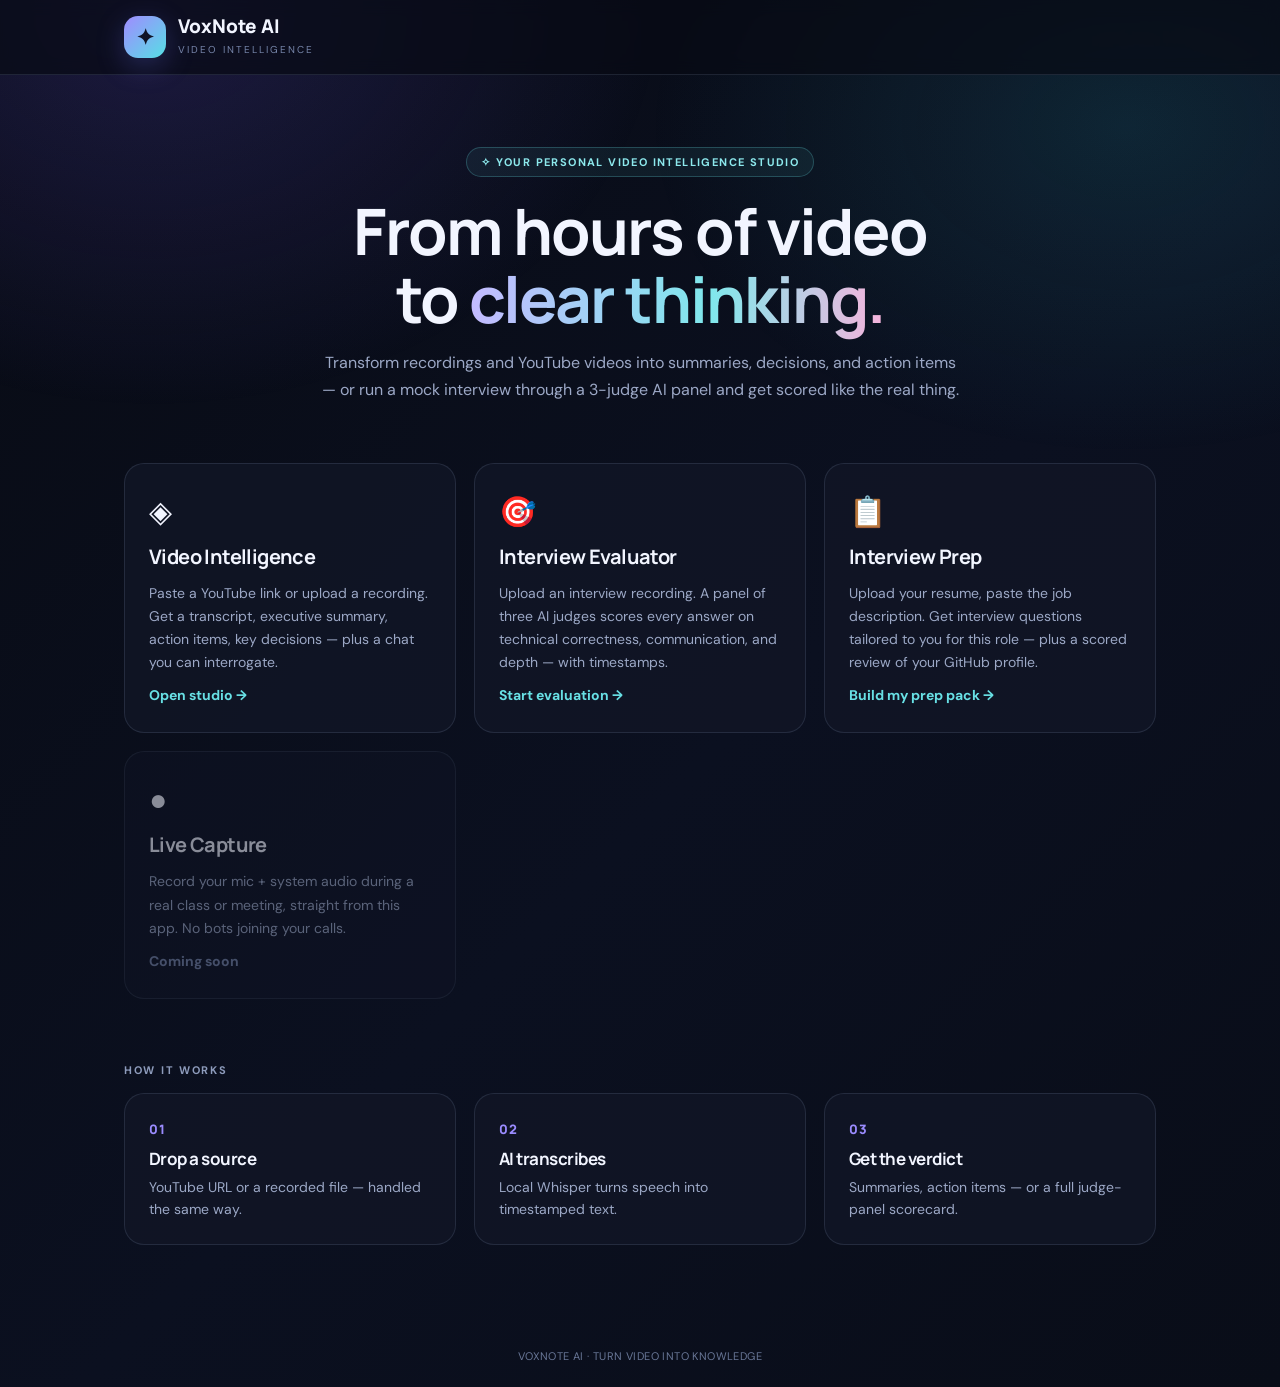
==== frontend/index.html @ dc1a464b "VoxNote AI: video intelligence, interview judge, prep and scout" ====
<!DOCTYPE html>
<html lang="en">
<head>
<meta charset="UTF-8">
<meta name="viewport" content="width=device-width, initial-scale=1.0">
<title>VoxNote AI — Video Intelligence Studio</title>
<link rel="stylesheet" href="css/styles.css">
<link rel="preconnect" href="https://fonts.googleapis.com">
<link href="https://fonts.googleapis.com/css2?family=DM+Sans:wght@400;500;600;700&family=Manrope:wght@600;700;800&display=swap" rel="stylesheet">
</head>
<body>
<div class="bg-orbs"></div>

<nav class="nav">
  <div class="container nav-inner">
    <a class="brand" href="index.html">
      <span class="brand-mark">✦</span>
      <span><span class="brand-name">VoxNote AI</span><span class="brand-sub">Video intelligence</span></span>
    </a>
  </div>
</nav>

<main class="container">
  <section class="hero">
    <div class="eyebrow">✧ Your personal video intelligence studio</div>
    <h1>From hours of video<br>to <span class="gradient-text">clear thinking.</span></h1>
    <p class="hero-copy">Transform recordings and YouTube videos into summaries, decisions, and action items — or run a mock interview through a 3-judge AI panel and get scored like the real thing.</p>
  </section>

  <section class="mode-grid">
    <a class="mode-card" href="video.html">
      <div class="mode-icon">◈</div>
      <h2>Video Intelligence</h2>
      <p>Paste a YouTube link or upload a recording. Get a transcript, executive summary, action items, key decisions — plus a chat you can interrogate.</p>
      <span class="mode-cta">Open studio →</span>
    </a>
    <a class="mode-card" href="interview.html">
      <div class="mode-icon">🎯</div>
      <h2>Interview Evaluator</h2>
      <p>Upload an interview recording. A panel of three AI judges scores every answer on technical correctness, communication, and depth — with timestamps.</p>
      <span class="mode-cta">Start evaluation →</span>
    </a>
    <a class="mode-card" href="prep.html">
      <div class="mode-icon">📋</div>
      <h2>Interview Prep</h2>
      <p>Upload your resume, paste the job description. Get interview questions tailored to you for this role — plus a scored review of your GitHub profile.</p>
      <span class="mode-cta">Build my prep pack →</span>
    </a>
    <div class="mode-card disabled">
      <div class="mode-icon">●</div>
      <h2>Live Capture</h2>
      <p>Record your mic + system audio during a real class or meeting, straight from this app. No bots joining your calls.</p>
      <span class="mode-cta">Coming soon</span>
    </div>
  </section>

  <section class="how">
    <div class="kicker">How it works</div>
    <div class="how-grid">
      <div class="how-step"><span>01</span><h3>Drop a source</h3><p>YouTube URL or a recorded file — handled the same way.</p></div>
      <div class="how-step"><span>02</span><h3>AI transcribes</h3><p>Local Whisper turns speech into timestamped text.</p></div>
      <div class="how-step"><span>03</span><h3>Get the verdict</h3><p>Summaries, action items — or a full judge-panel scorecard.</p></div>
    </div>
  </section>
</main>

<footer class="footer">VOXNOTE AI · TURN VIDEO INTO KNOWLEDGE</footer>
</body>
</html>
---- frontend/css/styles.css ----
/* VoxNote AI — design system */
:root {
  --bg: #080b14;
  --panel: rgba(18, 23, 39, .82);
  --line: rgba(166, 180, 220, .14);
  --text: #f2f5ff;
  --muted: #9ca8c6;
  --dim: #7786aa;
  --purple: #9b8cff;
  --cyan: #68e0e5;
  --green: #66e1b7;
  --yellow: #f5c542;
  --red: #f27e7e;
  --grad: linear-gradient(110deg, #a395ff, #6ddfe4);
  --radius: 20px;
}
* { box-sizing: border-box; margin: 0; padding: 0; }
html { scroll-behavior: smooth; }
body {
  font-family: 'DM Sans', sans-serif;
  color: var(--text);
  background: linear-gradient(135deg, #080b14 0%, #0b1020 55%, #090d18 100%);
  min-height: 100vh;
}
.bg-orbs {
  position: fixed; inset: 0; z-index: -1; pointer-events: none;
  background:
    radial-gradient(ellipse at 12% 0%, rgba(99, 78, 210, .23), transparent 32%),
    radial-gradient(ellipse at 88% 14%, rgba(46, 188, 205, .13), transparent 30%);
}
.container { max-width: 1080px; margin: 0 auto; padding: 0 24px; }
h1, h2, h3 { font-family: 'Manrope', sans-serif; letter-spacing: -.03em; }
.gradient-text {
  background: linear-gradient(90deg, #c4baff, #7fe8ec 58%, #f6b3dc);
  -webkit-background-clip: text; background-clip: text; color: transparent;
}
.kicker {
  color: #8d9bbb; font-size: 11px; text-transform: uppercase;
  letter-spacing: 1.7px; font-weight: 700; margin-bottom: 10px;
}

/* Nav */
.nav { border-bottom: 1px solid var(--line); background: rgba(8, 11, 20, .7); backdrop-filter: blur(8px); }
.nav-inner { display: flex; justify-content: space-between; align-items: center; padding-top: 16px; padding-bottom: 16px; }
.brand { display: flex; align-items: center; gap: 12px; text-decoration: none; color: var(--text); }
.brand-mark {
  width: 42px; height: 42px; border-radius: 14px; display: flex; align-items: center; justify-content: center;
  background: linear-gradient(135deg, #a08bff, #56dfe5); color: #101326; font-size: 22px; font-weight: 900;
  box-shadow: 0 8px 28px rgba(117, 116, 255, .25);
}
.brand-name { font-family: 'Manrope', sans-serif; font-weight: 800; font-size: 19px; display: block; line-height: 1.1; }
.brand-sub { font-size: 10px; letter-spacing: 2px; text-transform: uppercase; color: var(--dim); }
.nav-link { color: var(--muted); text-decoration: none; font-size: 14px; font-weight: 600; }
.nav-link:hover { color: var(--text); }

/* Hero + landing */
.hero { text-align: center; padding: 72px 0 48px; }
.eyebrow {
  display: inline-flex; align-items: center; gap: 8px; padding: 7px 14px; border-radius: 100px;
  border: 1px solid rgba(104, 224, 229, .24); background: rgba(104, 224, 229, .07);
  color: #8de9ed; font-size: 11px; font-weight: 700; letter-spacing: 1.4px; text-transform: uppercase;
}
.hero h1 { font-size: clamp(38px, 5vw, 64px); line-height: 1.06; margin: 20px 0 16px; }
.hero-copy { max-width: 640px; margin: 0 auto; color: var(--muted); font-size: 16px; line-height: 1.7; }

.mode-grid { display: grid; grid-template-columns: repeat(auto-fit, minmax(250px, 1fr)); gap: 18px; margin: 12px 0 64px; }
.mode-card {
  background: var(--panel); border: 1px solid var(--line); border-radius: var(--radius);
  padding: 28px 24px; text-decoration: none; color: var(--text);
  transition: transform .18s ease, border-color .18s ease, box-shadow .18s ease;
  display: flex; flex-direction: column; gap: 12px;
}
a.mode-card:hover { transform: translateY(-4px); border-color: rgba(155, 140, 255, .4); box-shadow: 0 18px 50px rgba(0, 0, 0, .35); }
.mode-card.disabled { opacity: .55; cursor: default; }
.mode-icon { font-size: 30px; }
.mode-card h2 { font-size: 20px; }
.mode-card p { color: var(--muted); font-size: 14px; line-height: 1.65; flex: 1; }
.mode-cta { font-weight: 700; font-size: 14px; color: var(--cyan); }
.mode-card.disabled .mode-cta { color: var(--dim); }

.how { margin-bottom: 72px; }
.how-grid { display: grid; grid-template-columns: repeat(3, 1fr); gap: 18px; margin-top: 16px; }
.how-step { background: var(--panel); border: 1px solid var(--line); border-radius: var(--radius); padding: 24px; }
.how-step span { font-family: 'Manrope', sans-serif; font-weight: 800; font-size: 13px; color: var(--purple); letter-spacing: 1px; }
.how-step h3 { margin: 8px 0 6px; font-size: 17px; }
.how-step p { color: var(--muted); font-size: 14px; line-height: 1.6; }

/* Page head */
.page-head { padding: 48px 0 28px; }
.page-head h1 { font-size: clamp(32px, 4vw, 48px); margin-bottom: 10px; }
.page-sub { color: var(--muted); font-size: 15px; max-width: 640px; line-height: 1.65; }

/* Panels + forms */
.panel {
  background: linear-gradient(145deg, rgba(22, 28, 47, .9), rgba(14, 19, 34, .84));
  border: 1px solid var(--line); border-radius: var(--radius);
  padding: 24px; margin-bottom: 18px; box-shadow: 0 14px 40px rgba(0, 0, 0, .13);
}
.source-tabs { display: flex; gap: 8px; margin-bottom: 16px; }
.source-tab {
  padding: 10px 18px; border-radius: 12px; border: 1px solid var(--line);
  background: rgba(7, 11, 23, .5); color: var(--muted); font-weight: 700; font-size: 14px; cursor: pointer;
}
.source-tab.active { color: #0c1222; background: var(--grad); border-color: transparent; }
.text-input {
  width: 100%; padding: 13px 16px; border-radius: 12px; font-size: 15px;
  background: rgba(7, 11, 23, .72); border: 1px solid rgba(160, 174, 220, .19); color: var(--text);
  font-family: inherit;
}
.text-input:focus { outline: none; border-color: var(--purple); }
select.text-input { width: auto; }
.dropzone {
  display: flex; align-items: center; gap: 14px; padding: 26px; cursor: pointer;
  border: 1px dashed rgba(153, 166, 216, .35); border-radius: 14px; background: rgba(7, 11, 23, .36);
  color: var(--muted); font-size: 15px; transition: border-color .15s ease;
}
.dropzone:hover { border-color: var(--purple); color: var(--text); }
.drop-icon { font-size: 24px; }
.form-row { display: flex; gap: 16px; align-items: flex-end; margin-top: 18px; flex-wrap: wrap; }
.field { display: flex; flex-direction: column; gap: 8px; font-size: 13px; font-weight: 600; color: var(--muted); }
.btn {
  padding: 13px 28px; border-radius: 12px; border: 1px solid rgba(178, 168, 255, .28);
  background: var(--grad); color: #0c1222; font-weight: 800; font-size: 15px; cursor: pointer;
  transition: transform .15s ease, filter .15s ease; font-family: inherit;
}
.btn:hover { transform: translateY(-1px); filter: brightness(1.06); }
.btn-ghost { background: transparent; color: var(--text); border: 1px solid var(--line); font-size: 14px; padding: 10px 20px; margin-top: 12px; }

/* Progress + error */
.progress-panel { display: flex; gap: 18px; align-items: center; }
.spinner {
  width: 38px; height: 38px; border-radius: 50%; flex-shrink: 0;
  border: 3px solid rgba(155, 140, 255, .2); border-top-color: var(--purple);
  animation: spin 0.9s linear infinite;
}
@keyframes spin { to { transform: rotate(360deg); } }
.progress-title { font-weight: 700; font-size: 16px; }
.progress-stage { color: var(--muted); font-size: 14px; margin-top: 4px; }
.error-panel { border-color: rgba(242, 126, 126, .4); }
.error-panel p { color: var(--muted); margin-top: 8px; font-size: 14px; }

/* Results */
.result-head { display: flex; justify-content: space-between; align-items: center; gap: 12px; flex-wrap: wrap; margin: 8px 0 20px; }
.result-head h2 { font-size: 26px; }
.status-pill {
  display: inline-flex; align-items: center; gap: 7px; font-size: 12px; font-weight: 700;
  color: var(--green); background: rgba(74, 220, 177, .08); border: 1px solid rgba(74, 220, 177, .2);
  padding: 8px 14px; border-radius: 100px;
}
.dot { width: 7px; height: 7px; background: var(--green); border-radius: 50%; box-shadow: 0 0 10px var(--green); }
.metrics { display: grid; grid-template-columns: repeat(4, 1fr); gap: 14px; margin-bottom: 18px; }
.metric-card {
  background: linear-gradient(145deg, rgba(29, 35, 60, .9), rgba(15, 21, 37, .9));
  border: 1px solid rgba(169, 183, 231, .13); border-radius: 16px; padding: 18px;
}
.metric-label { font-size: 11px; letter-spacing: 1.1px; text-transform: uppercase; color: #96a3c3; font-weight: 700; }
.metric-value { font-family: 'Manrope', sans-serif; font-size: 26px; font-weight: 800; margin-top: 8px; }
.metric-note { font-size: 12px; color: var(--dim); margin-top: 4px; }
.two-col { display: grid; grid-template-columns: 1.15fr 0.85fr; gap: 18px; }
.result-heading { display: flex; align-items: center; gap: 12px; margin-bottom: 14px; }
.result-icon {
  width: 38px; height: 38px; border-radius: 12px; display: flex; align-items: center; justify-content: center;
  background: rgba(155, 140, 255, .13); border: 1px solid rgba(155, 140, 255, .2); font-size: 18px; flex-shrink: 0;
}
.result-title { font-family: 'Manrope', sans-serif; font-size: 17px; font-weight: 800; }
.result-desc { font-size: 12px; color: #8e9bbb; margin-top: 2px; }
.rich-text { color: #d5dcf2; font-size: 14.5px; line-height: 1.75; white-space: pre-wrap; }
.plain-list { list-style: none; display: flex; flex-direction: column; gap: 10px; }
.plain-list li { color: #d5dcf2; font-size: 14px; line-height: 1.6; padding-left: 18px; position: relative; }
.plain-list li::before { content: "–"; position: absolute; left: 0; color: var(--purple); }
.section-title { font-size: 22px; margin: 26px 0 14px; }

/* Interview question cards */
.qcard {
  background: var(--panel); border: 1px solid var(--line); border-radius: 16px;
  margin-bottom: 12px; overflow: hidden;
}
.qcard summary {
  padding: 18px 20px; cursor: pointer; list-style: none;
  display: flex; align-items: center; gap: 14px; font-weight: 600;
}
.qcard summary::-webkit-details-marker { display: none; }
.qcard summary:hover { background: rgba(155, 140, 255, .05); }
.qnum {
  font-family: 'Manrope', sans-serif; font-weight: 800; font-size: 13px; color: var(--purple);
  border: 1px solid rgba(155, 140, 255, .3); border-radius: 8px; padding: 4px 10px; flex-shrink: 0;
}
.qtext { flex: 1; font-size: 15px; }
.verdict-badge {
  font-size: 12px; font-weight: 700; padding: 6px 14px; border-radius: 100px;
  border: 1px solid; flex-shrink: 0; white-space: nowrap;
}
.qbody { padding: 0 20px 20px; border-top: 1px solid var(--line); padding-top: 16px; }
.qbody p { font-size: 14.5px; line-height: 1.7; color: #d5dcf2; margin-bottom: 12px; }
.qtime { font-size: 12px; color: var(--dim); margin-bottom: 12px; }
.judge-grid { display: grid; grid-template-columns: repeat(3, 1fr); gap: 12px; margin: 14px 0; }
.judge-box { background: rgba(7, 11, 23, .5); border: 1px solid var(--line); border-radius: 12px; padding: 14px; }
.judge-box h4 { font-size: 13px; text-transform: uppercase; letter-spacing: 1px; color: #96a3c3; margin-bottom: 6px; }
.judge-box .score { font-family: 'Manrope', sans-serif; font-size: 20px; font-weight: 800; margin-bottom: 6px; }
.judge-box p { font-size: 13px; color: var(--muted); line-height: 1.6; margin: 0; }
.head-judge { background: rgba(155, 140, 255, .07); border: 1px solid rgba(155, 140, 255, .2); border-radius: 12px; padding: 14px 16px; }
.head-judge p { margin: 0; }

/* Transcript + chat */
.transcript-box {
  background: rgba(7, 11, 23, .6); border: 1px solid var(--line); border-radius: 12px;
  padding: 18px; max-height: 380px; overflow-y: auto; white-space: pre-wrap;
  font-family: inherit; font-size: 13.5px; line-height: 1.75; color: #c9d2ea;
}
.chat-log { display: flex; flex-direction: column; gap: 10px; max-height: 320px; overflow-y: auto; margin-bottom: 14px; }
.chat-msg { padding: 12px 16px; border-radius: 14px; font-size: 14px; line-height: 1.65; max-width: 85%; }
.chat-msg.user { align-self: flex-end; background: rgba(155, 140, 255, .18); border: 1px solid rgba(155, 140, 255, .3); }
.chat-msg.assistant { align-self: flex-start; background: rgba(7, 11, 23, .6); border: 1px solid var(--line); }
.chat-msg.typing { color: var(--dim); font-style: italic; }
.chat-form { display: flex; gap: 10px; }

.footer { text-align: center; color: #697797; font-size: 11px; padding: 32px 0 24px; letter-spacing: .4px; }

/* Extended interview stats */
.stat-h { font-size: 13px; text-transform: uppercase; letter-spacing: 1.2px; color: #96a3c3; margin-bottom: 12px; }
.stat-note { font-size: 13px; color: var(--dim); margin-top: 10px; line-height: 1.6; }
.sent-row { display: flex; align-items: center; gap: 12px; margin-bottom: 10px; }
.sent-label { width: 70px; font-size: 13px; color: var(--muted); flex-shrink: 0; }
.sent-track { flex: 1; height: 10px; border-radius: 100px; background: rgba(7, 11, 23, .6); border: 1px solid var(--line); overflow: hidden; }
.sent-fill { height: 100%; border-radius: 100px; transition: width .6s ease; }
.sent-pct { width: 44px; text-align: right; font-size: 13px; font-weight: 700; flex-shrink: 0; }
.talk-row { display: flex; align-items: baseline; gap: 10px; padding: 10px 0; border-bottom: 1px solid var(--line); font-size: 14px; }
.talk-row:last-child { border-bottom: none; }
.talk-row b { font-family: 'Manrope', sans-serif; font-size: 18px; }
.talk-row .dim { color: var(--dim); font-size: 12.5px; }
.meter-row { display: flex; align-items: center; gap: 14px; }
.meter { flex: 1; height: 14px; border-radius: 100px; background: rgba(7, 11, 23, .6); border: 1px solid var(--line); overflow: hidden; }
.meter-fill { height: 100%; border-radius: 100px; background: linear-gradient(90deg, #a395ff, #6ddfe4); transition: width .6s ease; }
.meter-val { font-family: 'Manrope', sans-serif; font-weight: 800; font-size: 18px; white-space: nowrap; }

/* Prep page */
textarea.text-input { resize: vertical; min-height: 120px; }
.prep-qcard {
  display: flex; gap: 14px; background: var(--panel); border: 1px solid var(--line);
  border-radius: 16px; padding: 18px 20px; margin-bottom: 12px; align-items: flex-start;
}
.prep-qbody { flex: 1; }
.prep-qbody p { font-size: 15px; line-height: 1.65; margin-bottom: 10px; }
.prep-tags { display: flex; gap: 8px; flex-wrap: wrap; }
.mini-badge { font-size: 11px; font-weight: 700; padding: 4px 12px; border-radius: 100px; border: 1px solid; white-space: nowrap; }
.mini-badge.dim { color: var(--dim); border-color: var(--line); background: transparent; font-weight: 600; }
.github-head { display: flex; justify-content: space-between; align-items: center; gap: 16px; flex-wrap: wrap; }
.github-score { font-family: 'Manrope', sans-serif; font-weight: 800; font-size: 40px; }
.github-score small { font-size: 16px; color: var(--dim); font-weight: 600; }
.github-meta { display: flex; gap: 18px; flex-wrap: wrap; margin-top: 16px; font-size: 13.5px; color: var(--muted); }

@media (max-width: 820px) {
  .mode-grid, .how-grid, .two-col { grid-template-columns: 1fr; }
  .metrics { grid-template-columns: repeat(2, 1fr); }
  .judge-grid { grid-template-columns: 1fr; }
}
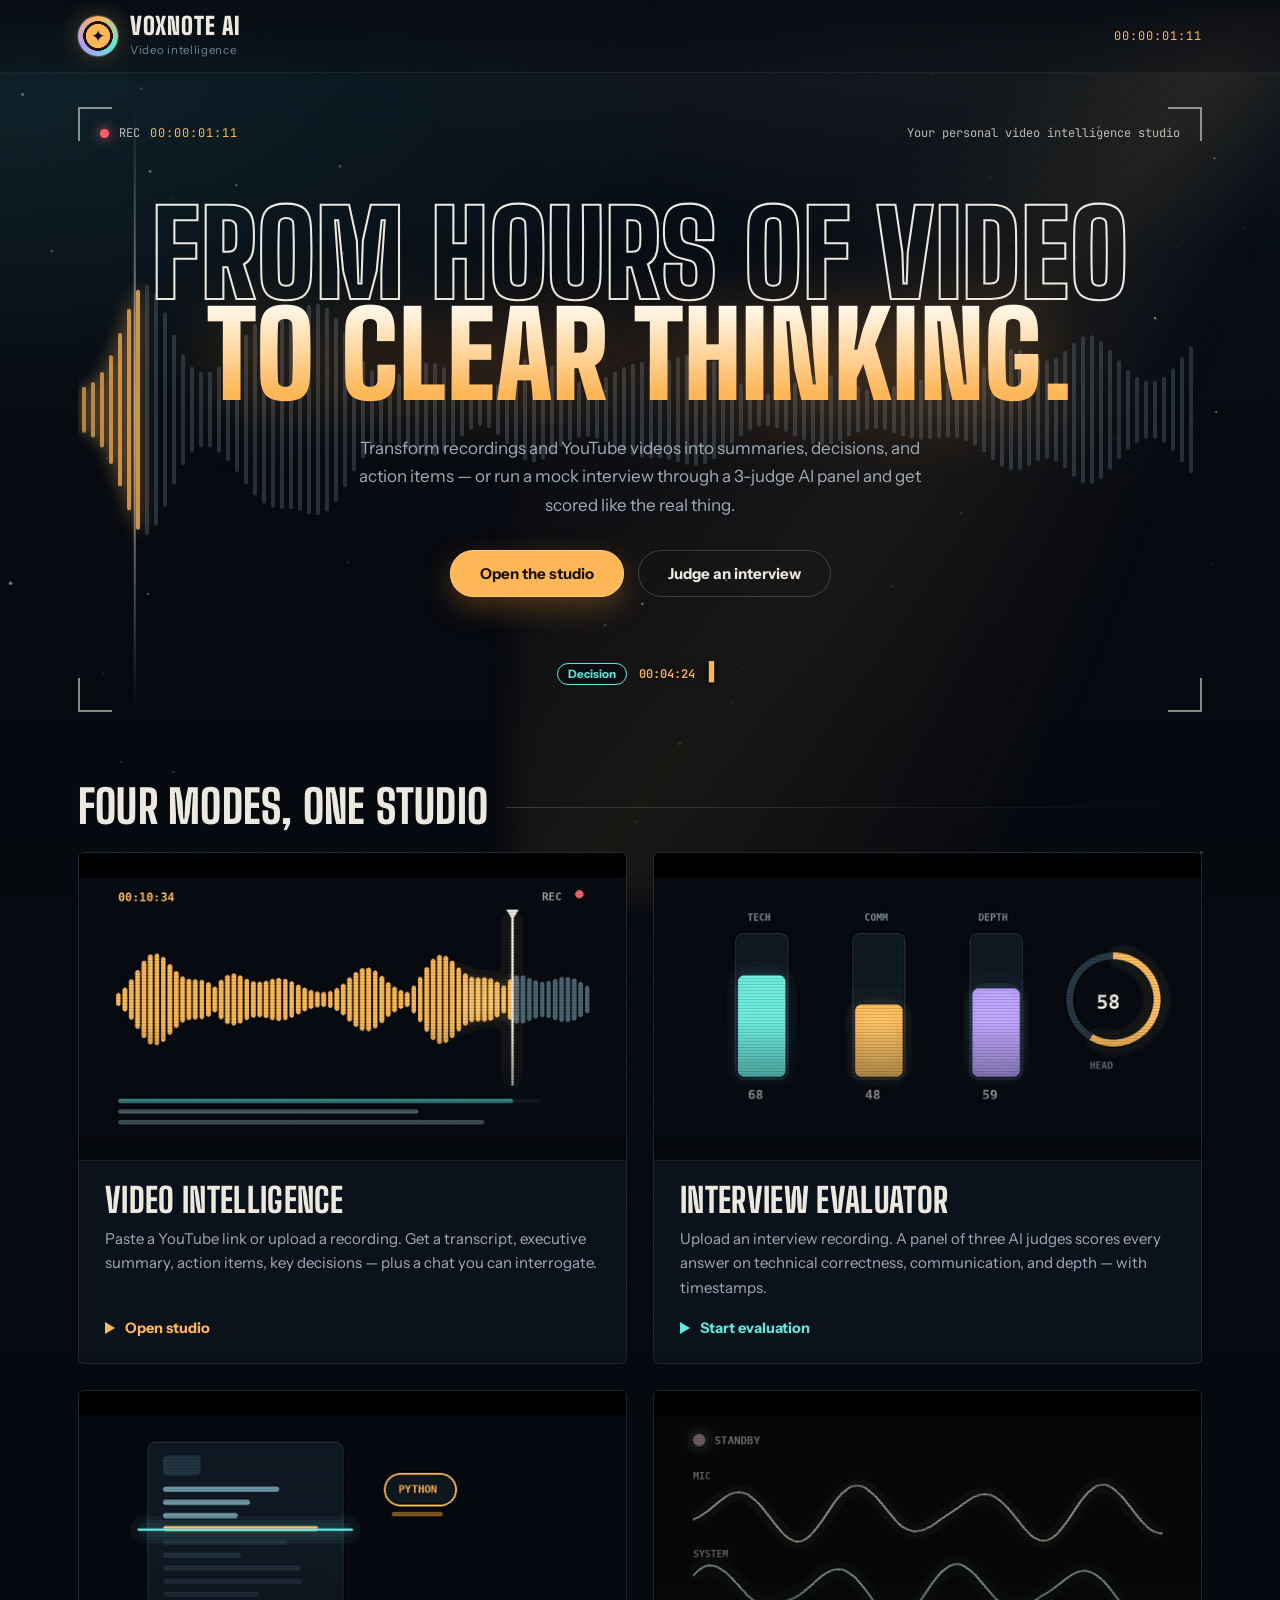
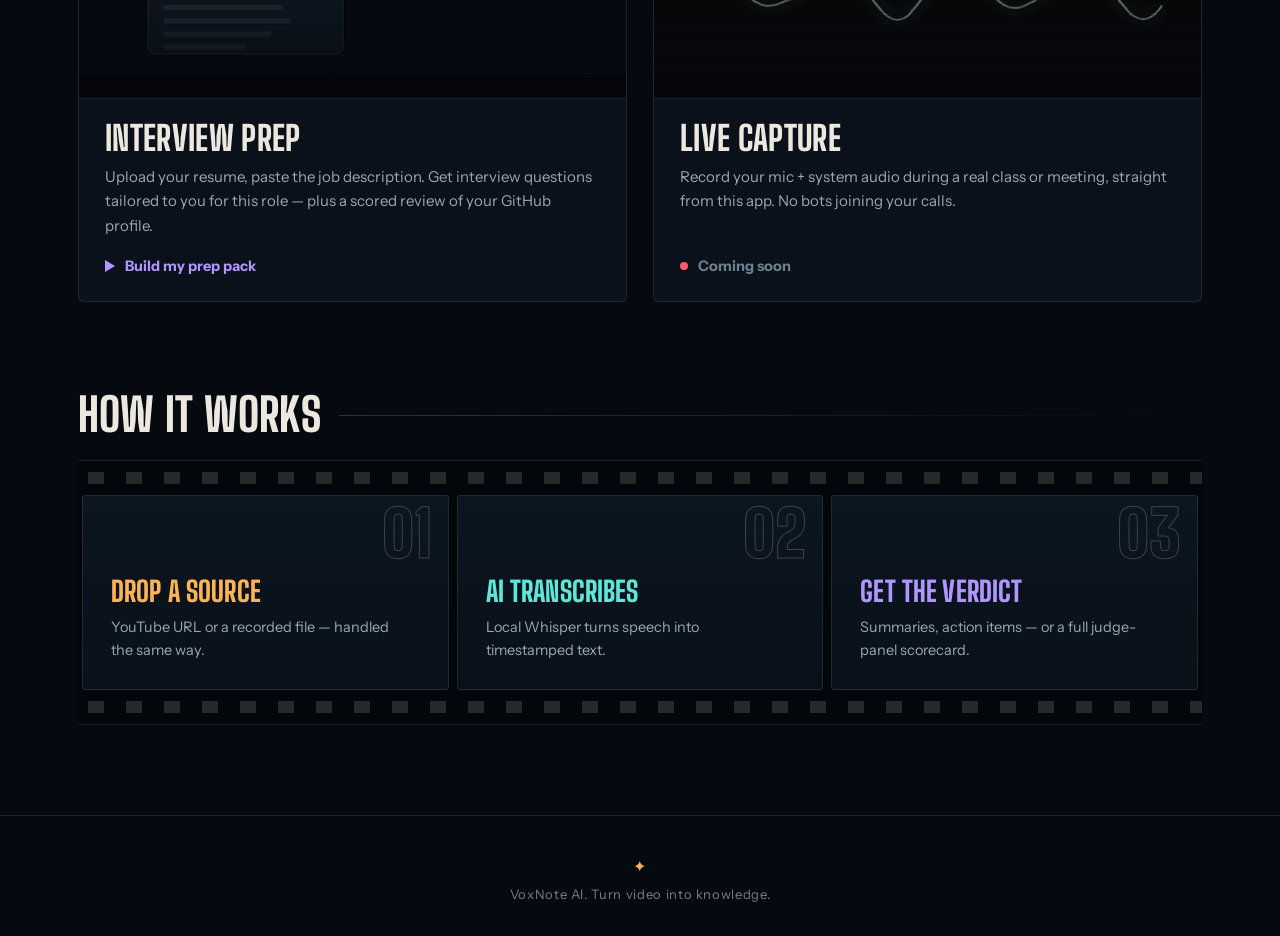
==== commit 42008405: "Add server, scout agent, and cinematic UI redesign" ====
--- a/frontend/index.html
+++ b/frontend/index.html
@@ -3,13 +3,18 @@
 <head>
 <meta charset="UTF-8">
 <meta name="viewport" content="width=device-width, initial-scale=1.0">
+<meta name="theme-color" content="#06090f">
 <title>VoxNote AI — Video Intelligence Studio</title>
 <link rel="stylesheet" href="css/styles.css">
 <link rel="preconnect" href="https://fonts.googleapis.com">
-<link href="https://fonts.googleapis.com/css2?family=DM+Sans:wght@400;500;600;700&family=Manrope:wght@600;700;800&display=swap" rel="stylesheet">
+<link rel="preconnect" href="https://fonts.gstatic.com" crossorigin>
+<link href="https://fonts.googleapis.com/css2?family=Big+Shoulders+Display:wght@700;800;900&family=Instrument+Sans:wght@400;500;600;700&family=JetBrains+Mono:wght@500;700&display=swap" rel="stylesheet">
 </head>
 <body>
-<div class="bg-orbs"></div>
+<div class="curtain" aria-hidden="true"></div>
+<canvas id="fx-dust" aria-hidden="true"></canvas>
+<div class="beam" aria-hidden="true"></div>
+<div class="grain" aria-hidden="true"></div>
 
 <nav class="nav">
   <div class="container nav-inner">
@@ -17,46 +22,68 @@
       <span class="brand-mark">✦</span>
       <span><span class="brand-name">VoxNote AI</span><span class="brand-sub">Video intelligence</span></span>
     </a>
+    <div class="nav-right"><span class="tc tc-live" aria-hidden="true">00:00:00:00</span></div>
   </div>
 </nav>
 
 <main class="container">
   <section class="hero">
-    <div class="eyebrow">✧ Your personal video intelligence studio</div>
-    <h1>From hours of video<br>to <span class="gradient-text">clear thinking.</span></h1>
-    <p class="hero-copy">Transform recordings and YouTube videos into summaries, decisions, and action items — or run a mock interview through a 3-judge AI panel and get scored like the real thing.</p>
+    <div class="frame">
+      <i class="corner tl"></i><i class="corner tr"></i><i class="corner bl"></i><i class="corner br"></i>
+      <canvas id="hero-wave" aria-hidden="true"></canvas>
+      <div class="hud hud-l" aria-hidden="true"><span class="rec-dot"></span><span>REC</span><span class="tc tc-live">00:00:00:00</span></div>
+      <div class="hud hud-r" aria-hidden="true">Your personal video intelligence studio</div>
+      <h1><span class="h1-line outline">From hours of video</span><span class="h1-line solid">to clear thinking.</span></h1>
+      <p class="hero-copy">Transform recordings and YouTube videos into summaries, decisions, and action items — or run a mock interview through a 3-judge AI panel and get scored like the real thing.</p>
+      <div class="hero-cta">
+        <a class="btn btn-link" href="video.html">Open the studio</a>
+        <a class="btn btn-ghost btn-link" href="interview.html">Judge an interview</a>
+      </div>
+      <div class="caption" aria-hidden="true"><span class="cap-tag" id="cap-tag">Decision</span><span class="cap-tc" id="cap-tc">00:04:24</span><span id="cap-text"></span></div>
+    </div>
   </section>
 
-  <section class="mode-grid">
-    <a class="mode-card" href="video.html">
-      <div class="mode-icon">◈</div>
-      <h2>Video Intelligence</h2>
-      <p>Paste a YouTube link or upload a recording. Get a transcript, executive summary, action items, key decisions — plus a chat you can interrogate.</p>
-      <span class="mode-cta">Open studio →</span>
-    </a>
-    <a class="mode-card" href="interview.html">
-      <div class="mode-icon">🎯</div>
-      <h2>Interview Evaluator</h2>
-      <p>Upload an interview recording. A panel of three AI judges scores every answer on technical correctness, communication, and depth — with timestamps.</p>
-      <span class="mode-cta">Start evaluation →</span>
-    </a>
-    <a class="mode-card" href="prep.html">
-      <div class="mode-icon">📋</div>
-      <h2>Interview Prep</h2>
-      <p>Upload your resume, paste the job description. Get interview questions tailored to you for this role — plus a scored review of your GitHub profile.</p>
-      <span class="mode-cta">Build my prep pack →</span>
-    </a>
-    <div class="mode-card disabled">
-      <div class="mode-icon">●</div>
-      <h2>Live Capture</h2>
-      <p>Record your mic + system audio during a real class or meeting, straight from this app. No bots joining your calls.</p>
-      <span class="mode-cta">Coming soon</span>
+  <section class="modes">
+    <h2 class="section-head">Four modes, one studio</h2>
+    <div class="mode-grid">
+      <a class="mode-card" href="video.html" style="--accent:#ffb454">
+        <div class="poster"><img src="img/poster-video.gif" alt="Animated waveform with a playhead and transcript lines filling in" loading="lazy"></div>
+        <div class="mode-body">
+          <h2>Video Intelligence</h2>
+          <p>Paste a YouTube link or upload a recording. Get a transcript, executive summary, action items, key decisions — plus a chat you can interrogate.</p>
+          <span class="mode-cta">Open studio</span>
+        </div>
+      </a>
+      <a class="mode-card" href="interview.html" style="--accent:#5ee6d6">
+        <div class="poster"><img src="img/poster-interview.gif" alt="Three judge meters rising to their scores beside a head-judge dial" loading="lazy"></div>
+        <div class="mode-body">
+          <h2>Interview Evaluator</h2>
+          <p>Upload an interview recording. A panel of three AI judges scores every answer on technical correctness, communication, and depth — with timestamps.</p>
+          <span class="mode-cta">Start evaluation</span>
+        </div>
+      </a>
+      <a class="mode-card" href="prep.html" style="--accent:#b096ff">
+        <div class="poster"><img src="img/poster-prep.gif" alt="A resume being scanned while tailored interview questions appear" loading="lazy"></div>
+        <div class="mode-body">
+          <h2>Interview Prep</h2>
+          <p>Upload your resume, paste the job description. Get interview questions tailored to you for this role — plus a scored review of your GitHub profile.</p>
+          <span class="mode-cta">Build my prep pack</span>
+        </div>
+      </a>
+      <div class="mode-card disabled" style="--accent:#ff5a6a">
+        <div class="poster"><img src="img/poster-live.gif" alt="Two live audio channels, microphone and system, on standby" loading="lazy"></div>
+        <div class="mode-body">
+          <h2>Live Capture</h2>
+          <p>Record your mic + system audio during a real class or meeting, straight from this app. No bots joining your calls.</p>
+          <span class="mode-cta">Coming soon</span>
+        </div>
+      </div>
     </div>
   </section>
 
   <section class="how">
-    <div class="kicker">How it works</div>
-    <div class="how-grid">
+    <h2 class="section-head">How it works</h2>
+    <div class="strip">
       <div class="how-step"><span>01</span><h3>Drop a source</h3><p>YouTube URL or a recorded file — handled the same way.</p></div>
       <div class="how-step"><span>02</span><h3>AI transcribes</h3><p>Local Whisper turns speech into timestamped text.</p></div>
       <div class="how-step"><span>03</span><h3>Get the verdict</h3><p>Summaries, action items — or a full judge-panel scorecard.</p></div>
@@ -64,6 +91,7 @@
   </section>
 </main>
 
-<footer class="footer">VOXNOTE AI · TURN VIDEO INTO KNOWLEDGE</footer>
+<footer class="footer">VoxNote AI. Turn video into knowledge.</footer>
+<script src="js/fx.js"></script>
 </body>
 </html>
--- a/frontend/css/styles.css
+++ b/frontend/css/styles.css
@@ -1,256 +1,396 @@
-/* VoxNote AI — design system */
+/* VoxNote AI — "Cinematic" design system
+   Look: a color-graded film frame. Teal shadows, tungsten highlights, bone-white type.
+   Display = Big Shoulders Display (poster/title-card), Body = Instrument Sans, Timecode = JetBrains Mono.
+   Visual layer only: every element ID and JS-generated class name is unchanged. */
+
 :root {
-  --bg: #080b14;
-  --panel: rgba(18, 23, 39, .82);
-  --line: rgba(166, 180, 220, .14);
-  --text: #f2f5ff;
-  --muted: #9ca8c6;
-  --dim: #7786aa;
-  --purple: #9b8cff;
-  --cyan: #68e0e5;
-  --green: #66e1b7;
-  --yellow: #f5c542;
-  --red: #f27e7e;
-  --grad: linear-gradient(110deg, #a395ff, #6ddfe4);
-  --radius: 20px;
-}
+  --ink: #06090f;
+  --ink-2: #0a1118;
+  --slate: rgba(12, 20, 30, .78);
+  --slate-2: rgba(18, 29, 42, .9);
+  --line: rgba(236, 232, 223, .10);
+  --line-2: rgba(236, 232, 223, .18);
+  --bone: #ece8df;
+  --text: #ece8df;
+  --muted: #9aa8b4;
+  --dim: #6f8190;
+  --tungsten: #ffb454;
+  --cyan: #5ee6d6;
+  --violet: #b096ff;
+  --rose: #ff5a6a;
+  --green: #5ee6b0;
+  --yellow: #ffcf5a;
+  --red: #ff6b78;
+  --purple: #b096ff;
+  --radius: 8px;
+  --display: 'Big Shoulders Display', 'Arial Narrow', Impact, sans-serif;
+  --body: 'Instrument Sans', system-ui, -apple-system, 'Segoe UI', sans-serif;
+  --mono: 'JetBrains Mono', ui-monospace, 'SF Mono', Consolas, monospace;
+}
+
 * { box-sizing: border-box; margin: 0; padding: 0; }
-html { scroll-behavior: smooth; }
+html { scroll-behavior: smooth; background: var(--ink); }
 body {
-  font-family: 'DM Sans', sans-serif;
+  font-family: var(--body);
   color: var(--text);
-  background: linear-gradient(135deg, #080b14 0%, #0b1020 55%, #090d18 100%);
+  background:
+    radial-gradient(120% 70% at 85% -10%, rgba(255, 180, 84, .10), transparent 55%),
+    radial-gradient(90% 60% at 0% 10%, rgba(94, 230, 214, .08), transparent 60%),
+    linear-gradient(180deg, #07101a 0%, var(--ink) 55%, #05080d 100%);
+  background-attachment: fixed;
   min-height: 100vh;
-}
-.bg-orbs {
-  position: fixed; inset: 0; z-index: -1; pointer-events: none;
-  background:
-    radial-gradient(ellipse at 12% 0%, rgba(99, 78, 210, .23), transparent 32%),
-    radial-gradient(ellipse at 88% 14%, rgba(46, 188, 205, .13), transparent 30%);
-}
-.container { max-width: 1080px; margin: 0 auto; padding: 0 24px; }
-h1, h2, h3 { font-family: 'Manrope', sans-serif; letter-spacing: -.03em; }
-.gradient-text {
-  background: linear-gradient(90deg, #c4baff, #7fe8ec 58%, #f6b3dc);
-  -webkit-background-clip: text; background-clip: text; color: transparent;
-}
-.kicker {
-  color: #8d9bbb; font-size: 11px; text-transform: uppercase;
-  letter-spacing: 1.7px; font-weight: 700; margin-bottom: 10px;
-}
-
-/* Nav */
-.nav { border-bottom: 1px solid var(--line); background: rgba(8, 11, 20, .7); backdrop-filter: blur(8px); }
-.nav-inner { display: flex; justify-content: space-between; align-items: center; padding-top: 16px; padding-bottom: 16px; }
+  overflow-x: hidden;
+  -webkit-font-smoothing: antialiased;
+}
+::selection { background: var(--tungsten); color: #1a1000; }
+:focus-visible { outline: 2px solid var(--tungsten); outline-offset: 3px; }
+.container { max-width: 1180px; margin: 0 auto; padding: 0 28px; position: relative; z-index: 2; }
+h1, h2, h3 { font-family: var(--display); letter-spacing: .005em; font-weight: 800; }
+
+/* ---------- Atmosphere (fixed layers) ---------- */
+#fx-dust { position: fixed; inset: 0; width: 100%; height: 100%; z-index: 1; pointer-events: none; }
+.beam {
+  position: fixed; top: -20vh; right: -10vw; width: 70vw; height: 120vh; z-index: 0; pointer-events: none;
+  background: conic-gradient(from 200deg at 100% 0%, transparent 0deg, rgba(255, 190, 110, .08) 18deg, transparent 38deg);
+  filter: blur(14px); animation: beam-drift 16s ease-in-out infinite alternate;
+}
+@keyframes beam-drift { from { transform: rotate(-2deg); opacity: .7; } to { transform: rotate(3deg); opacity: 1; } }
+.grain {
+  position: fixed; inset: -50%; z-index: 60; pointer-events: none; opacity: .09; mix-blend-mode: overlay;
+  background-image: url("data:image/svg+xml;utf8,<svg xmlns='http://www.w3.org/2000/svg' width='220' height='220'><filter id='n'><feTurbulence type='fractalNoise' baseFrequency='.85' numOctaves='2' stitchTiles='stitch'/><feColorMatrix values='0 0 0 0 1  0 0 0 0 1  0 0 0 0 1  0 0 0 .9 0'/></filter><rect width='100%' height='100%' filter='url(%23n)'/></svg>");
+  animation: grain 1s steps(6) infinite;
+}
+@keyframes grain {
+  0% { transform: translate(0, 0); } 20% { transform: translate(-4%, 3%); } 40% { transform: translate(3%, -5%); }
+  60% { transform: translate(-6%, -2%); } 80% { transform: translate(5%, 4%); } 100% { transform: translate(0, 0); }
+}
+/* Opening shot: letterbox bars part to reveal the page */
+.curtain { position: fixed; inset: 0; z-index: 100; pointer-events: none; animation: curtain-gone 0s linear 1.6s forwards; }
+.curtain::before, .curtain::after { content: ""; position: absolute; left: 0; right: 0; height: 50.5%; background: #000; }
+.curtain::before { top: 0; animation: bar-up 1.15s cubic-bezier(.77, 0, .18, 1) .25s forwards; }
+.curtain::after { bottom: 0; animation: bar-down 1.15s cubic-bezier(.77, 0, .18, 1) .25s forwards; }
+@keyframes bar-up { to { transform: translateY(-101%); } }
+@keyframes bar-down { to { transform: translateY(101%); } }
+@keyframes curtain-gone { to { visibility: hidden; } }
+
+/* ---------- Nav ---------- */
+.nav { position: relative; z-index: 5; border-bottom: 1px solid var(--line); background: linear-gradient(180deg, rgba(6, 9, 15, .85), rgba(6, 9, 15, .35)); backdrop-filter: blur(10px); }
+.nav-inner { display: flex; justify-content: space-between; align-items: center; padding-top: 14px; padding-bottom: 14px; gap: 16px; }
 .brand { display: flex; align-items: center; gap: 12px; text-decoration: none; color: var(--text); }
 .brand-mark {
-  width: 42px; height: 42px; border-radius: 14px; display: flex; align-items: center; justify-content: center;
-  background: linear-gradient(135deg, #a08bff, #56dfe5); color: #101326; font-size: 22px; font-weight: 900;
-  box-shadow: 0 8px 28px rgba(117, 116, 255, .25);
-}
-.brand-name { font-family: 'Manrope', sans-serif; font-weight: 800; font-size: 19px; display: block; line-height: 1.1; }
-.brand-sub { font-size: 10px; letter-spacing: 2px; text-transform: uppercase; color: var(--dim); }
-.nav-link { color: var(--muted); text-decoration: none; font-size: 14px; font-weight: 600; }
-.nav-link:hover { color: var(--text); }
-
-/* Hero + landing */
-.hero { text-align: center; padding: 72px 0 48px; }
-.eyebrow {
-  display: inline-flex; align-items: center; gap: 8px; padding: 7px 14px; border-radius: 100px;
-  border: 1px solid rgba(104, 224, 229, .24); background: rgba(104, 224, 229, .07);
-  color: #8de9ed; font-size: 11px; font-weight: 700; letter-spacing: 1.4px; text-transform: uppercase;
-}
-.hero h1 { font-size: clamp(38px, 5vw, 64px); line-height: 1.06; margin: 20px 0 16px; }
-.hero-copy { max-width: 640px; margin: 0 auto; color: var(--muted); font-size: 16px; line-height: 1.7; }
-
-.mode-grid { display: grid; grid-template-columns: repeat(auto-fit, minmax(250px, 1fr)); gap: 18px; margin: 12px 0 64px; }
+  width: 40px; height: 40px; border-radius: 50%; display: grid; place-items: center; font-size: 17px; color: var(--ink);
+  background: radial-gradient(circle at 50% 50%, var(--tungsten) 0 42%, #20140a 43% 52%, transparent 53%),
+              conic-gradient(from 0deg, var(--tungsten), var(--cyan), var(--violet), var(--tungsten));
+  box-shadow: 0 0 0 1px rgba(236, 232, 223, .22), 0 0 26px rgba(255, 180, 84, .28);
+  animation: lens-spin 14s linear infinite;
+}
+.brand-mark { text-shadow: none; }
+@keyframes lens-spin { to { filter: hue-rotate(360deg); } }
+.brand-name { font-family: var(--display); font-weight: 900; font-size: 24px; letter-spacing: .04em; text-transform: uppercase; display: block; line-height: 1; }
+.brand-sub { font-size: 11.5px; color: var(--dim); letter-spacing: .06em; }
+.nav-right { display: flex; align-items: center; gap: 22px; }
+.tc { font-family: var(--mono); font-size: 12px; color: var(--tungsten); letter-spacing: .08em; font-variant-numeric: tabular-nums; }
+.nav-link { color: var(--muted); text-decoration: none; font-size: 14px; font-weight: 600; transition: color .2s; }
+.nav-link:hover { color: var(--bone); }
+
+/* ---------- Shared type bits ---------- */
+.kicker { color: var(--muted); font-size: 13px; font-weight: 600; letter-spacing: .04em; margin-bottom: 14px; display: flex; align-items: center; gap: 10px; }
+.kicker::before { content: ""; width: 26px; height: 2px; background: var(--tungsten); box-shadow: 0 0 12px var(--tungsten); }
+.outline-text { color: transparent; -webkit-text-stroke: 1.5px var(--bone); }
+.gradient-text { color: transparent; -webkit-text-stroke: 1.5px var(--bone); } /* legacy hook */
+.section-head { display: flex; align-items: center; gap: 18px; margin: 0 0 22px; font-size: clamp(30px, 4vw, 46px); text-transform: uppercase; line-height: 1; }
+.section-head::after { content: ""; flex: 1; height: 1px; background: linear-gradient(90deg, var(--line-2), transparent); }
+
+/* ---------- Hero (landing) ---------- */
+.hero { position: relative; padding: 34px 0 64px; }
+.frame { position: relative; padding: clamp(54px, 9vw, 96px) clamp(10px, 3vw, 40px) clamp(86px, 9vw, 120px); text-align: center; isolation: isolate; }
+.frame .corner { position: absolute; width: 34px; height: 34px; border: 0 solid rgba(236, 232, 223, .55); pointer-events: none; z-index: 3; }
+.corner.tl { top: 0; left: 0; border-top-width: 2px; border-left-width: 2px; }
+.corner.tr { top: 0; right: 0; border-top-width: 2px; border-right-width: 2px; }
+.corner.bl { bottom: 0; left: 0; border-bottom-width: 2px; border-left-width: 2px; }
+.corner.br { bottom: 0; right: 0; border-bottom-width: 2px; border-right-width: 2px; }
+#hero-wave { position: absolute; inset: 0; width: 100%; height: 100%; z-index: -1; opacity: .8; transition: transform .25s ease-out; }
+.hud { position: absolute; top: 18px; display: flex; align-items: center; gap: 10px; font-family: var(--mono); font-size: 12px; color: rgba(236, 232, 223, .75); z-index: 3; }
+.hud-l { left: 22px; } .hud-r { right: 22px; }
+.rec-dot { width: 9px; height: 9px; border-radius: 50%; background: var(--rose); box-shadow: 0 0 12px var(--rose); animation: blink 1.4s steps(1) infinite; }
+@keyframes blink { 50% { opacity: .15; } }
+.hero h1 { display: flex; flex-direction: column; align-items: center; font-weight: 900; text-transform: uppercase; line-height: .86; font-size: clamp(42px, 9.2vw, 142px); letter-spacing: .005em; text-wrap: balance; }
+.h1-line { display: block; opacity: 0; transform: translateY(26px) scale(1.02); animation: title-in 1.1s cubic-bezier(.2, .8, .2, 1) forwards; }
+.h1-line.outline { color: transparent; -webkit-text-stroke: clamp(1px, .16vw, 2.4px) var(--bone); animation-delay: 1.05s; }
+.h1-line.solid { background: linear-gradient(180deg, #fff6e4 5%, var(--tungsten) 88%); -webkit-background-clip: text; background-clip: text; color: transparent; filter: drop-shadow(0 8px 34px rgba(255, 150, 40, .28)); animation-delay: 1.3s; }
+@keyframes title-in { to { opacity: 1; transform: none; } }
+.hero-copy { max-width: 600px; margin: 28px auto 0; color: var(--muted); font-size: 17px; line-height: 1.7; opacity: 0; animation: title-in 1s ease 1.65s forwards; }
+.hero-cta { display: flex; gap: 14px; justify-content: center; flex-wrap: wrap; margin-top: 30px; opacity: 0; animation: title-in 1s ease 1.85s forwards; }
+.btn-link { text-decoration: none; display: inline-block; }
+.caption {
+  position: absolute; left: 50%; bottom: 26px; translate: -50% 0; z-index: 3; width: min(92%, 760px);
+  display: flex; align-items: baseline; justify-content: center; gap: 12px; flex-wrap: wrap;
+  font-size: clamp(14px, 1.7vw, 18px); font-weight: 600; text-shadow: 0 1px 0 #000, 0 0 10px rgba(0, 0, 0, .9);
+  opacity: 0; animation: title-in .8s ease 2.2s forwards;
+}
+.cap-tag { font-size: 11.5px; font-weight: 700; padding: 3px 10px; border-radius: 99px; border: 1px solid currentColor; color: var(--cyan); text-shadow: none; background: rgba(6, 9, 15, .7); }
+.cap-tc { font-family: var(--mono); font-size: 12px; color: var(--tungsten); }
+#cap-text { min-height: 1.4em; }
+#cap-text::after { content: "▍"; color: var(--tungsten); animation: blink 1s steps(1) infinite; margin-left: 2px; }
+
+/* ---------- Mode posters ---------- */
+.modes { margin: 8px 0 90px; }
+.mode-grid { display: grid; grid-template-columns: repeat(2, 1fr); gap: 26px; }
 .mode-card {
-  background: var(--panel); border: 1px solid var(--line); border-radius: var(--radius);
-  padding: 28px 24px; text-decoration: none; color: var(--text);
-  transition: transform .18s ease, border-color .18s ease, box-shadow .18s ease;
-  display: flex; flex-direction: column; gap: 12px;
-}
-a.mode-card:hover { transform: translateY(-4px); border-color: rgba(155, 140, 255, .4); box-shadow: 0 18px 50px rgba(0, 0, 0, .35); }
-.mode-card.disabled { opacity: .55; cursor: default; }
-.mode-icon { font-size: 30px; }
-.mode-card h2 { font-size: 20px; }
-.mode-card p { color: var(--muted); font-size: 14px; line-height: 1.65; flex: 1; }
-.mode-cta { font-weight: 700; font-size: 14px; color: var(--cyan); }
+  --accent: var(--tungsten); --mx: 50%; --my: 0%;
+  position: relative; display: flex; flex-direction: column; text-decoration: none; color: var(--text);
+  background: var(--slate); border: 1px solid var(--line); border-radius: 6px; overflow: hidden;
+  transform: perspective(1100px) rotateX(var(--rx, 0deg)) rotateY(var(--ry, 0deg));
+  transition: transform .35s cubic-bezier(.2, .8, .2, 1), border-color .3s, box-shadow .3s;
+  will-change: transform;
+}
+.mode-card::before { content: ""; position: absolute; inset: 0; z-index: 2; pointer-events: none; opacity: 0; transition: opacity .3s;
+  background: radial-gradient(420px circle at var(--mx) var(--my), color-mix(in srgb, var(--accent) 22%, transparent), transparent 60%); }
+a.mode-card:hover { border-color: color-mix(in srgb, var(--accent) 65%, transparent); box-shadow: 0 30px 80px rgba(0, 0, 0, .55), 0 0 0 1px color-mix(in srgb, var(--accent) 35%, transparent), 0 0 60px color-mix(in srgb, var(--accent) 18%, transparent); }
+a.mode-card:hover::before { opacity: 1; }
+.poster { position: relative; aspect-ratio: 16 / 9; background: #04070b; overflow: hidden; border-bottom: 1px solid var(--line); }
+.poster img { display: block; width: 100%; height: 100%; object-fit: cover; transition: transform .8s cubic-bezier(.2, .8, .2, 1), filter .4s; }
+a.mode-card:hover .poster img { transform: scale(1.045); }
+.poster::after { content: ""; position: absolute; inset: 0; pointer-events: none;
+  background: repeating-linear-gradient(180deg, rgba(0, 0, 0, 0) 0 2px, rgba(0, 0, 0, .13) 2px 3px), linear-gradient(180deg, transparent 55%, rgba(6, 9, 15, .85)); }
+.mode-body { padding: 22px 26px 26px; display: flex; flex-direction: column; gap: 10px; flex: 1; position: relative; z-index: 3; }
+.mode-card h2 { font-size: 34px; text-transform: uppercase; line-height: 1; letter-spacing: .01em; }
+.mode-card p { color: var(--muted); font-size: 15px; line-height: 1.65; flex: 1; max-width: 52ch; }
+.mode-cta { display: inline-flex; align-items: center; gap: 10px; font-weight: 700; font-size: 14.5px; color: var(--accent); margin-top: 8px; }
+.mode-cta::before { content: ""; width: 0; height: 0; border-left: 10px solid currentColor; border-top: 6px solid transparent; border-bottom: 6px solid transparent; transition: transform .25s; }
+a.mode-card:hover .mode-cta::before { transform: translateX(4px); }
+.mode-card.disabled { cursor: default; }
+.mode-card.disabled .poster img { filter: grayscale(.85) brightness(.7); }
 .mode-card.disabled .mode-cta { color: var(--dim); }
-
-.how { margin-bottom: 72px; }
-.how-grid { display: grid; grid-template-columns: repeat(3, 1fr); gap: 18px; margin-top: 16px; }
-.how-step { background: var(--panel); border: 1px solid var(--line); border-radius: var(--radius); padding: 24px; }
-.how-step span { font-family: 'Manrope', sans-serif; font-weight: 800; font-size: 13px; color: var(--purple); letter-spacing: 1px; }
-.how-step h3 { margin: 8px 0 6px; font-size: 17px; }
-.how-step p { color: var(--muted); font-size: 14px; line-height: 1.6; }
-
-/* Page head */
-.page-head { padding: 48px 0 28px; }
-.page-head h1 { font-size: clamp(32px, 4vw, 48px); margin-bottom: 10px; }
-.page-sub { color: var(--muted); font-size: 15px; max-width: 640px; line-height: 1.65; }
-
-/* Panels + forms */
+.mode-card.disabled .mode-cta::before { display: none; }
+.mode-card.disabled .mode-cta::after { content: ""; width: 8px; height: 8px; border-radius: 50%; background: var(--rose); animation: blink 1.4s steps(1) infinite; order: -1; }
+
+/* ---------- How it works: a strip of film ---------- */
+.how { margin-bottom: 90px; }
+.strip { position: relative; display: grid; grid-template-columns: repeat(3, 1fr); gap: 0; background: #03060a; padding: 34px 0; border-top: 1px solid var(--line); border-bottom: 1px solid var(--line); }
+.strip::before, .strip::after { content: ""; position: absolute; left: 0; right: 0; height: 12px; opacity: .9;
+  background: repeating-linear-gradient(90deg, transparent 0 10px, rgba(236, 232, 223, .17) 10px 26px, transparent 26px 38px); -webkit-mask: linear-gradient(#000, #000); }
+.strip::before { top: 11px; } .strip::after { bottom: 11px; }
+.how-step { position: relative; padding: 24px 28px 26px; margin: 0 4px; background: linear-gradient(180deg, #0c1620, #09111a); border: 1px solid var(--line); border-radius: 3px; overflow: hidden; }
+.how-step span { position: absolute; right: 16px; top: 6px; font-family: var(--display); font-weight: 900; font-size: 64px; line-height: 1; color: transparent; -webkit-text-stroke: 1px rgba(236, 232, 223, .22); pointer-events: none; }
+.how-step h3 { font-size: 28px; text-transform: uppercase; margin: 54px 0 8px; position: relative; }
+.how-step p { color: var(--muted); font-size: 14.5px; line-height: 1.6; position: relative; max-width: 30ch; }
+.how-step:nth-child(1) h3 { color: var(--tungsten); } .how-step:nth-child(2) h3 { color: var(--cyan); } .how-step:nth-child(3) h3 { color: var(--violet); }
+
+/* ---------- Inner page head ---------- */
+.page-head { padding: 44px 0 34px; display: grid; grid-template-columns: minmax(0, 1.25fr) minmax(0, .75fr); gap: 40px; align-items: center; }
+.page-head h1 { font-size: clamp(48px, 7.4vw, 104px); line-height: .88; text-transform: uppercase; font-weight: 900; margin-bottom: 18px; }
+.page-sub { color: var(--muted); font-size: 16px; max-width: 54ch; line-height: 1.7; }
+.page-sub em { color: var(--bone); font-style: normal; border-bottom: 1px solid var(--tungsten); }
+.head-poster { position: relative; aspect-ratio: 16 / 9; background: #04070b; border: 1px solid var(--line); border-radius: 4px; overflow: hidden; box-shadow: 0 30px 70px rgba(0, 0, 0, .5), 0 0 60px rgba(255, 180, 84, .08); }
+.head-poster img { width: 100%; height: 100%; object-fit: cover; display: block; }
+.head-poster::after { content: ""; position: absolute; inset: 0; pointer-events: none; background: repeating-linear-gradient(180deg, transparent 0 2px, rgba(0, 0, 0, .13) 2px 3px); }
+.head-poster .corner { border-color: rgba(236, 232, 223, .6); width: 18px; height: 18px; z-index: 2; }
+.head-poster .corner.tl { top: 8px; left: 8px; } .head-poster .corner.tr { top: 8px; right: 8px; } .head-poster .corner.bl { bottom: 8px; left: 8px; } .head-poster .corner.br { bottom: 8px; right: 8px; }
+.head-poster .corner { position: absolute; border-style: solid; border-width: 0; }
+.head-poster .corner.tl { border-top-width: 2px; border-left-width: 2px; } .head-poster .corner.tr { border-top-width: 2px; border-right-width: 2px; }
+.head-poster .corner.bl { border-bottom-width: 2px; border-left-width: 2px; } .head-poster .corner.br { border-bottom-width: 2px; border-right-width: 2px; }
+
+/* ---------- Panels + forms ---------- */
 .panel {
-  background: linear-gradient(145deg, rgba(22, 28, 47, .9), rgba(14, 19, 34, .84));
-  border: 1px solid var(--line); border-radius: var(--radius);
-  padding: 24px; margin-bottom: 18px; box-shadow: 0 14px 40px rgba(0, 0, 0, .13);
-}
-.source-tabs { display: flex; gap: 8px; margin-bottom: 16px; }
-.source-tab {
-  padding: 10px 18px; border-radius: 12px; border: 1px solid var(--line);
-  background: rgba(7, 11, 23, .5); color: var(--muted); font-weight: 700; font-size: 14px; cursor: pointer;
-}
-.source-tab.active { color: #0c1222; background: var(--grad); border-color: transparent; }
+  position: relative; background: linear-gradient(160deg, var(--slate-2), var(--slate)); backdrop-filter: blur(6px);
+  border: 1px solid var(--line); border-radius: 6px; padding: 26px; margin-bottom: 20px; box-shadow: 0 20px 50px rgba(0, 0, 0, .28);
+}
+.panel::before, .panel::after { content: ""; position: absolute; width: 14px; height: 14px; border: 0 solid rgba(255, 180, 84, .75); pointer-events: none; }
+.panel::before { top: -1px; left: -1px; border-top-width: 2px; border-left-width: 2px; }
+.panel::after { bottom: -1px; right: -1px; border-bottom-width: 2px; border-right-width: 2px; }
+.source-tabs { display: inline-flex; gap: 0; margin-bottom: 18px; border: 1px solid var(--line-2); border-radius: 99px; padding: 4px; background: rgba(3, 6, 10, .6); }
+.source-tab { padding: 10px 22px; border-radius: 99px; border: 0; background: transparent; color: var(--muted); font-weight: 700; font-size: 14px; cursor: pointer; font-family: inherit; transition: color .2s, background .25s, box-shadow .25s; }
+.source-tab:hover { color: var(--bone); }
+.source-tab.active { color: #1a0f00; background: var(--tungsten); box-shadow: 0 0 22px rgba(255, 180, 84, .4); }
 .text-input {
-  width: 100%; padding: 13px 16px; border-radius: 12px; font-size: 15px;
-  background: rgba(7, 11, 23, .72); border: 1px solid rgba(160, 174, 220, .19); color: var(--text);
-  font-family: inherit;
-}
-.text-input:focus { outline: none; border-color: var(--purple); }
-select.text-input { width: auto; }
+  width: 100%; padding: 14px 16px; border-radius: 6px; font-size: 15px; font-family: inherit;
+  background: rgba(3, 6, 10, .7); border: 1px solid var(--line-2); color: var(--bone); transition: border-color .2s, box-shadow .2s;
+}
+.text-input::placeholder { color: #5d6d7a; }
+.text-input:focus { outline: none; border-color: var(--tungsten); box-shadow: 0 0 0 3px rgba(255, 180, 84, .15), 0 0 28px rgba(255, 180, 84, .12); }
+select.text-input { width: auto; min-width: 160px; cursor: pointer; }
+select.text-input option { background: #0a1118; color: var(--bone); }
 .dropzone {
-  display: flex; align-items: center; gap: 14px; padding: 26px; cursor: pointer;
-  border: 1px dashed rgba(153, 166, 216, .35); border-radius: 14px; background: rgba(7, 11, 23, .36);
-  color: var(--muted); font-size: 15px; transition: border-color .15s ease;
-}
-.dropzone:hover { border-color: var(--purple); color: var(--text); }
-.drop-icon { font-size: 24px; }
-.form-row { display: flex; gap: 16px; align-items: flex-end; margin-top: 18px; flex-wrap: wrap; }
-.field { display: flex; flex-direction: column; gap: 8px; font-size: 13px; font-weight: 600; color: var(--muted); }
+  position: relative; display: flex; align-items: center; gap: 16px; padding: 30px 26px; cursor: pointer; overflow: hidden;
+  border: 1px dashed rgba(236, 232, 223, .3); border-radius: 6px; background: rgba(3, 6, 10, .45);
+  color: var(--muted); font-size: 15px; transition: border-color .25s, color .25s, background .25s;
+}
+.dropzone::after { content: ""; position: absolute; left: 0; right: 0; top: -40%; height: 40%; pointer-events: none; opacity: 0;
+  background: linear-gradient(180deg, transparent, rgba(94, 230, 214, .18), transparent); }
+.dropzone:hover { border-color: var(--cyan); color: var(--bone); background: rgba(94, 230, 214, .04); }
+.dropzone:hover::after { opacity: 1; animation: scan 1.6s linear infinite; }
+@keyframes scan { to { top: 100%; } }
+.drop-icon { font-size: 24px; width: 48px; height: 48px; display: grid; place-items: center; border-radius: 50%; border: 1px solid var(--line-2); flex-shrink: 0; }
+.form-row { display: flex; gap: 18px; align-items: flex-end; margin-top: 20px; flex-wrap: wrap; }
+.field { display: flex; flex-direction: column; gap: 8px; font-size: 13.5px; font-weight: 600; color: var(--muted); }
 .btn {
-  padding: 13px 28px; border-radius: 12px; border: 1px solid rgba(178, 168, 255, .28);
-  background: var(--grad); color: #0c1222; font-weight: 800; font-size: 15px; cursor: pointer;
-  transition: transform .15s ease, filter .15s ease; font-family: inherit;
-}
-.btn:hover { transform: translateY(-1px); filter: brightness(1.06); }
-.btn-ghost { background: transparent; color: var(--text); border: 1px solid var(--line); font-size: 14px; padding: 10px 20px; margin-top: 12px; }
-
-/* Progress + error */
-.progress-panel { display: flex; gap: 18px; align-items: center; }
-.spinner {
-  width: 38px; height: 38px; border-radius: 50%; flex-shrink: 0;
-  border: 3px solid rgba(155, 140, 255, .2); border-top-color: var(--purple);
-  animation: spin 0.9s linear infinite;
-}
-@keyframes spin { to { transform: rotate(360deg); } }
-.progress-title { font-weight: 700; font-size: 16px; }
-.progress-stage { color: var(--muted); font-size: 14px; margin-top: 4px; }
-.error-panel { border-color: rgba(242, 126, 126, .4); }
-.error-panel p { color: var(--muted); margin-top: 8px; font-size: 14px; }
-
-/* Results */
-.result-head { display: flex; justify-content: space-between; align-items: center; gap: 12px; flex-wrap: wrap; margin: 8px 0 20px; }
-.result-head h2 { font-size: 26px; }
-.status-pill {
-  display: inline-flex; align-items: center; gap: 7px; font-size: 12px; font-weight: 700;
-  color: var(--green); background: rgba(74, 220, 177, .08); border: 1px solid rgba(74, 220, 177, .2);
-  padding: 8px 14px; border-radius: 100px;
-}
-.dot { width: 7px; height: 7px; background: var(--green); border-radius: 50%; box-shadow: 0 0 10px var(--green); }
-.metrics { display: grid; grid-template-columns: repeat(4, 1fr); gap: 14px; margin-bottom: 18px; }
-.metric-card {
-  background: linear-gradient(145deg, rgba(29, 35, 60, .9), rgba(15, 21, 37, .9));
-  border: 1px solid rgba(169, 183, 231, .13); border-radius: 16px; padding: 18px;
-}
-.metric-label { font-size: 11px; letter-spacing: 1.1px; text-transform: uppercase; color: #96a3c3; font-weight: 700; }
-.metric-value { font-family: 'Manrope', sans-serif; font-size: 26px; font-weight: 800; margin-top: 8px; }
-.metric-note { font-size: 12px; color: var(--dim); margin-top: 4px; }
-.two-col { display: grid; grid-template-columns: 1.15fr 0.85fr; gap: 18px; }
-.result-heading { display: flex; align-items: center; gap: 12px; margin-bottom: 14px; }
-.result-icon {
-  width: 38px; height: 38px; border-radius: 12px; display: flex; align-items: center; justify-content: center;
-  background: rgba(155, 140, 255, .13); border: 1px solid rgba(155, 140, 255, .2); font-size: 18px; flex-shrink: 0;
-}
-.result-title { font-family: 'Manrope', sans-serif; font-size: 17px; font-weight: 800; }
-.result-desc { font-size: 12px; color: #8e9bbb; margin-top: 2px; }
-.rich-text { color: #d5dcf2; font-size: 14.5px; line-height: 1.75; white-space: pre-wrap; }
-.plain-list { list-style: none; display: flex; flex-direction: column; gap: 10px; }
-.plain-list li { color: #d5dcf2; font-size: 14px; line-height: 1.6; padding-left: 18px; position: relative; }
-.plain-list li::before { content: "–"; position: absolute; left: 0; color: var(--purple); }
-.section-title { font-size: 22px; margin: 26px 0 14px; }
-
-/* Interview question cards */
-.qcard {
-  background: var(--panel); border: 1px solid var(--line); border-radius: 16px;
-  margin-bottom: 12px; overflow: hidden;
-}
-.qcard summary {
-  padding: 18px 20px; cursor: pointer; list-style: none;
-  display: flex; align-items: center; gap: 14px; font-weight: 600;
-}
+  position: relative; overflow: hidden; padding: 14px 30px; border-radius: 99px; border: 0; cursor: pointer; font-family: inherit;
+  background: var(--tungsten); color: #1a0f00; font-weight: 800; font-size: 15px;
+  box-shadow: 0 0 0 1px rgba(255, 220, 160, .5) inset, 0 10px 30px rgba(255, 150, 40, .28);
+  transition: transform .2s, box-shadow .25s;
+}
+.btn::after { content: ""; position: absolute; top: 0; bottom: 0; width: 40%; left: -60%; transform: skewX(-20deg); background: linear-gradient(90deg, transparent, rgba(255, 255, 255, .55), transparent); }
+.btn:hover { transform: translateY(-2px); box-shadow: 0 0 0 1px rgba(255, 230, 180, .7) inset, 0 16px 44px rgba(255, 150, 40, .42); }
+.btn:hover::after { left: 130%; transition: left .7s ease; }
+.btn:active { transform: translateY(0); }
+.btn-ghost { background: transparent; color: var(--bone); box-shadow: 0 0 0 1px var(--line-2) inset; font-size: 14px; padding: 11px 22px; margin-top: 14px; }
+.btn-ghost:hover { box-shadow: 0 0 0 1px var(--bone) inset; }
+.hero-cta .btn-ghost { margin-top: 0; font-size: 15px; padding: 14px 30px; }
+
+/* ---------- Progress + error ---------- */
+.progress-panel { display: flex; gap: 22px; align-items: center; overflow: hidden; }
+.progress-panel::before { border-color: transparent; }
+.eq { display: flex; align-items: center; gap: 4px; height: 44px; flex-shrink: 0; }
+.eq i { display: block; width: 5px; height: 100%; border-radius: 3px; background: var(--tungsten); transform-origin: center; animation: eq 1.05s ease-in-out infinite; box-shadow: 0 0 12px rgba(255, 180, 84, .5); }
+.eq i:nth-child(1) { animation-delay: -.9s; } .eq i:nth-child(2) { animation-delay: -.7s; } .eq i:nth-child(3) { animation-delay: -.5s; }
+.eq i:nth-child(4) { animation-delay: -.3s; } .eq i:nth-child(5) { animation-delay: -.1s; } .eq i:nth-child(6) { animation-delay: -.6s; } .eq i:nth-child(7) { animation-delay: -.2s; }
+@keyframes eq { 0%, 100% { transform: scaleY(.18); } 50% { transform: scaleY(1); } }
+.progress-panel .sweep { position: absolute; left: 0; bottom: 0; height: 2px; width: 35%; background: linear-gradient(90deg, transparent, var(--cyan), transparent); animation: sweep 1.8s ease-in-out infinite; }
+@keyframes sweep { from { transform: translateX(-100%); } to { transform: translateX(300%); } }
+.progress-title { font-family: var(--display); font-weight: 800; font-size: 26px; text-transform: uppercase; letter-spacing: .02em; }
+.progress-stage { color: var(--cyan); font-family: var(--mono); font-size: 13px; margin-top: 6px; }
+.error-panel { border-color: rgba(255, 90, 106, .5); background: linear-gradient(160deg, rgba(60, 14, 22, .75), var(--slate)); }
+.error-panel::before, .error-panel::after { border-color: var(--rose); }
+.error-panel strong { font-family: var(--display); font-size: 24px; text-transform: uppercase; letter-spacing: .02em; color: var(--rose); }
+.error-panel p { color: var(--muted); margin-top: 8px; font-size: 14.5px; }
+
+/* ---------- Results ---------- */
+#results { display: block; }
+#results.in .metric-card, #results.in > .panel, #results.in .two-col > .panel, #results.in .qcard, #results.in .prep-qcard, #results.in .result-head, #results.in .section-head { animation: rise .7s cubic-bezier(.2, .8, .2, 1) both; }
+#results.in .metric-card:nth-child(2) { animation-delay: .08s; } #results.in .metric-card:nth-child(3) { animation-delay: .16s; } #results.in .metric-card:nth-child(4) { animation-delay: .24s; }
+#results.in .two-col > .panel:nth-child(2) { animation-delay: .1s; }
+#results.in .qcard:nth-child(2), #results.in .prep-qcard:nth-child(2) { animation-delay: .06s; } #results.in .qcard:nth-child(3), #results.in .prep-qcard:nth-child(3) { animation-delay: .12s; }
+#results.in .qcard:nth-child(4), #results.in .prep-qcard:nth-child(4) { animation-delay: .18s; } #results.in .qcard:nth-child(n+5), #results.in .prep-qcard:nth-child(n+5) { animation-delay: .24s; }
+#results.in .sent-fill, #results.in .meter-fill { animation: grow 1.1s cubic-bezier(.2, .8, .2, 1) .3s both; transform-origin: left; }
+@keyframes rise { from { opacity: 0; transform: translateY(18px); } to { opacity: 1; transform: none; } }
+@keyframes grow { from { transform: scaleX(0); } to { transform: scaleX(1); } }
+.result-head { display: flex; justify-content: space-between; align-items: flex-end; gap: 14px; flex-wrap: wrap; margin: 16px 0 24px; }
+.result-head h2 { font-size: clamp(30px, 4vw, 48px); text-transform: uppercase; line-height: .95; max-width: 20ch; }
+.status-pill { display: inline-flex; align-items: center; gap: 9px; font-size: 13px; font-weight: 700; color: var(--green); background: rgba(94, 230, 176, .08); border: 1px solid rgba(94, 230, 176, .3); padding: 9px 16px; border-radius: 99px; }
+.dot { width: 8px; height: 8px; background: var(--green); border-radius: 50%; box-shadow: 0 0 12px var(--green); animation: pulse 1.8s ease-in-out infinite; }
+@keyframes pulse { 50% { transform: scale(1.5); opacity: .6; } }
+.metrics { display: grid; grid-template-columns: repeat(4, 1fr); gap: 16px; margin-bottom: 20px; }
+.metric-card { position: relative; background: linear-gradient(160deg, var(--slate-2), rgba(8, 14, 21, .9)); border: 1px solid var(--line); border-left: 3px solid var(--tungsten); border-radius: 4px; padding: 20px 20px 18px; overflow: hidden; }
+.metric-card:nth-child(2) { border-left-color: var(--cyan); } .metric-card:nth-child(3) { border-left-color: var(--violet); } .metric-card:nth-child(4) { border-left-color: var(--rose); }
+.metric-label { font-size: 13px; color: var(--muted); font-weight: 600; }
+.metric-value { font-family: var(--display); font-size: 56px; font-weight: 900; line-height: 1; margin-top: 8px; color: var(--bone); }
+.metric-note { font-size: 12.5px; color: var(--dim); margin-top: 6px; }
+.two-col { display: grid; grid-template-columns: 1.15fr .85fr; gap: 20px; }
+.result-heading { display: flex; align-items: center; gap: 14px; margin-bottom: 16px; }
+.result-icon { width: 42px; height: 42px; border-radius: 50%; display: grid; place-items: center; background: rgba(255, 180, 84, .08); border: 1px solid rgba(255, 180, 84, .4); font-size: 18px; flex-shrink: 0; color: var(--tungsten); }
+.result-title { font-family: var(--display); font-size: 24px; font-weight: 800; text-transform: uppercase; letter-spacing: .02em; line-height: 1; }
+.result-desc { font-size: 13px; color: var(--dim); margin-top: 4px; }
+.rich-text { color: #d9d5cb; font-size: 15px; line-height: 1.8; white-space: pre-wrap; }
+.plain-list { list-style: none; display: flex; flex-direction: column; gap: 12px; }
+.plain-list li { color: #d9d5cb; font-size: 14.5px; line-height: 1.6; padding-left: 20px; position: relative; }
+.plain-list li::before { content: ""; position: absolute; left: 0; top: .6em; width: 7px; height: 7px; background: var(--tungsten); transform: rotate(45deg); }
+.section-title { display: flex; align-items: center; gap: 18px; font-size: clamp(28px, 3.4vw, 40px); text-transform: uppercase; margin: 34px 0 18px; line-height: 1; }
+.section-title::after { content: ""; flex: 1; height: 1px; background: linear-gradient(90deg, var(--line-2), transparent); }
+
+/* ---------- Interview question cards ---------- */
+.qcard { background: var(--slate); border: 1px solid var(--line); border-radius: 5px; margin-bottom: 14px; overflow: hidden; transition: border-color .25s, box-shadow .25s; }
+.qcard[open] { border-color: rgba(255, 180, 84, .4); box-shadow: 0 20px 50px rgba(0, 0, 0, .3); }
+.qcard summary { padding: 18px 22px; cursor: pointer; list-style: none; display: flex; align-items: center; gap: 16px; font-weight: 600; transition: background .2s; }
 .qcard summary::-webkit-details-marker { display: none; }
-.qcard summary:hover { background: rgba(155, 140, 255, .05); }
-.qnum {
-  font-family: 'Manrope', sans-serif; font-weight: 800; font-size: 13px; color: var(--purple);
-  border: 1px solid rgba(155, 140, 255, .3); border-radius: 8px; padding: 4px 10px; flex-shrink: 0;
-}
-.qtext { flex: 1; font-size: 15px; }
-.verdict-badge {
-  font-size: 12px; font-weight: 700; padding: 6px 14px; border-radius: 100px;
-  border: 1px solid; flex-shrink: 0; white-space: nowrap;
-}
-.qbody { padding: 0 20px 20px; border-top: 1px solid var(--line); padding-top: 16px; }
-.qbody p { font-size: 14.5px; line-height: 1.7; color: #d5dcf2; margin-bottom: 12px; }
-.qtime { font-size: 12px; color: var(--dim); margin-bottom: 12px; }
-.judge-grid { display: grid; grid-template-columns: repeat(3, 1fr); gap: 12px; margin: 14px 0; }
-.judge-box { background: rgba(7, 11, 23, .5); border: 1px solid var(--line); border-radius: 12px; padding: 14px; }
-.judge-box h4 { font-size: 13px; text-transform: uppercase; letter-spacing: 1px; color: #96a3c3; margin-bottom: 6px; }
-.judge-box .score { font-family: 'Manrope', sans-serif; font-size: 20px; font-weight: 800; margin-bottom: 6px; }
-.judge-box p { font-size: 13px; color: var(--muted); line-height: 1.6; margin: 0; }
-.head-judge { background: rgba(155, 140, 255, .07); border: 1px solid rgba(155, 140, 255, .2); border-radius: 12px; padding: 14px 16px; }
+.qcard summary::after { content: ""; width: 9px; height: 9px; border-right: 2px solid var(--muted); border-bottom: 2px solid var(--muted); transform: rotate(45deg); transition: transform .25s; flex-shrink: 0; margin: 0 4px 3px 2px; }
+.qcard[open] summary::after { transform: rotate(-135deg); margin-bottom: -3px; }
+.qcard summary:hover { background: rgba(255, 180, 84, .05); }
+.qnum { font-family: var(--display); font-weight: 900; font-size: 20px; letter-spacing: .04em; color: #1a0f00; background: var(--tungsten); border-radius: 3px; padding: 3px 11px 2px; flex-shrink: 0; line-height: 1.2; clip-path: polygon(0 0, 100% 0, 100% 70%, 88% 100%, 0 100%); }
+.qtext { flex: 1; font-size: 15.5px; }
+.verdict-badge { font-size: 12.5px; font-weight: 700; padding: 6px 14px; border-radius: 99px; border: 1px solid; flex-shrink: 0; white-space: nowrap; }
+.qbody { padding: 18px 22px 22px; border-top: 1px solid var(--line); }
+.qbody p { font-size: 15px; line-height: 1.75; color: #d9d5cb; margin-bottom: 12px; }
+.qbody p strong { color: var(--tungsten); }
+.qtime { font-family: var(--mono); font-size: 12.5px; color: var(--cyan); margin-bottom: 12px; }
+.judge-grid { display: grid; grid-template-columns: repeat(3, 1fr); gap: 14px; margin: 18px 0; }
+.judge-box { background: rgba(3, 6, 10, .6); border: 1px solid var(--line); border-top: 3px solid var(--cyan); border-radius: 4px; padding: 16px; }
+.judge-box:nth-child(2) { border-top-color: var(--tungsten); } .judge-box:nth-child(3) { border-top-color: var(--violet); }
+.judge-box h4 { font-family: var(--display); font-weight: 800; font-size: 18px; text-transform: uppercase; letter-spacing: .06em; color: var(--muted); margin-bottom: 4px; }
+.judge-box .score { font-family: var(--display); font-size: 40px; font-weight: 900; line-height: 1; margin-bottom: 8px; color: var(--bone); }
+.judge-box p { font-size: 13.5px; color: var(--muted); line-height: 1.65; margin: 0; }
+.head-judge { background: linear-gradient(90deg, rgba(255, 180, 84, .1), rgba(255, 180, 84, .02)); border: 1px solid rgba(255, 180, 84, .3); border-left: 3px solid var(--tungsten); border-radius: 4px; padding: 16px 18px; }
 .head-judge p { margin: 0; }
 
-/* Transcript + chat */
-.transcript-box {
-  background: rgba(7, 11, 23, .6); border: 1px solid var(--line); border-radius: 12px;
-  padding: 18px; max-height: 380px; overflow-y: auto; white-space: pre-wrap;
-  font-family: inherit; font-size: 13.5px; line-height: 1.75; color: #c9d2ea;
-}
-.chat-log { display: flex; flex-direction: column; gap: 10px; max-height: 320px; overflow-y: auto; margin-bottom: 14px; }
-.chat-msg { padding: 12px 16px; border-radius: 14px; font-size: 14px; line-height: 1.65; max-width: 85%; }
-.chat-msg.user { align-self: flex-end; background: rgba(155, 140, 255, .18); border: 1px solid rgba(155, 140, 255, .3); }
-.chat-msg.assistant { align-self: flex-start; background: rgba(7, 11, 23, .6); border: 1px solid var(--line); }
-.chat-msg.typing { color: var(--dim); font-style: italic; }
-.chat-form { display: flex; gap: 10px; }
-
-.footer { text-align: center; color: #697797; font-size: 11px; padding: 32px 0 24px; letter-spacing: .4px; }
-
-/* Extended interview stats */
-.stat-h { font-size: 13px; text-transform: uppercase; letter-spacing: 1.2px; color: #96a3c3; margin-bottom: 12px; }
-.stat-note { font-size: 13px; color: var(--dim); margin-top: 10px; line-height: 1.6; }
-.sent-row { display: flex; align-items: center; gap: 12px; margin-bottom: 10px; }
-.sent-label { width: 70px; font-size: 13px; color: var(--muted); flex-shrink: 0; }
-.sent-track { flex: 1; height: 10px; border-radius: 100px; background: rgba(7, 11, 23, .6); border: 1px solid var(--line); overflow: hidden; }
-.sent-fill { height: 100%; border-radius: 100px; transition: width .6s ease; }
-.sent-pct { width: 44px; text-align: right; font-size: 13px; font-weight: 700; flex-shrink: 0; }
-.talk-row { display: flex; align-items: baseline; gap: 10px; padding: 10px 0; border-bottom: 1px solid var(--line); font-size: 14px; }
+/* ---------- Transcript + chat ---------- */
+.transcript-box { background: rgba(3, 6, 10, .7); border: 1px solid var(--line); border-radius: 4px; padding: 20px 22px; max-height: 400px; overflow-y: auto; white-space: pre-wrap; font-family: var(--body); font-size: 14.5px; line-height: 1.85; color: #cfd6dc; }
+.transcript-box, .chat-log { scrollbar-width: thin; scrollbar-color: rgba(255, 180, 84, .45) transparent; }
+.chat-log { display: flex; flex-direction: column; gap: 12px; max-height: 360px; overflow-y: auto; margin-bottom: 16px; }
+.chat-msg { padding: 13px 18px; border-radius: 14px; font-size: 14.5px; line-height: 1.7; max-width: 85%; animation: rise .4s cubic-bezier(.2, .8, .2, 1) both; }
+.chat-msg.user { align-self: flex-end; background: rgba(255, 180, 84, .14); border: 1px solid rgba(255, 180, 84, .4); border-bottom-right-radius: 3px; }
+.chat-msg.assistant { align-self: flex-start; background: rgba(3, 6, 10, .7); border: 1px solid var(--line-2); border-bottom-left-radius: 3px; }
+.chat-msg.typing { color: var(--cyan); font-style: normal; font-family: var(--mono); font-size: 13px; animation: pulse-text 1.4s ease-in-out infinite; }
+@keyframes pulse-text { 50% { opacity: .45; } }
+.chat-form { display: flex; gap: 12px; }
+.chat-form .btn { padding: 12px 28px; }
+
+.footer { position: relative; z-index: 2; text-align: center; color: var(--dim); font-size: 13px; padding: 40px 0 34px; letter-spacing: .05em; border-top: 1px solid var(--line); margin-top: 20px; }
+.footer::before { content: "✦"; display: block; color: var(--tungsten); font-size: 16px; margin-bottom: 10px; }
+
+/* ---------- Interview stats (JS-generated classes) ---------- */
+.stat-h { font-family: var(--display); font-size: 20px; font-weight: 800; text-transform: uppercase; letter-spacing: .05em; color: var(--muted); margin-bottom: 14px; }
+.stat-note { font-size: 13.5px; color: var(--dim); margin-top: 12px; line-height: 1.65; }
+.sent-row { display: flex; align-items: center; gap: 14px; margin-bottom: 12px; }
+.sent-label { width: 74px; font-size: 13.5px; color: var(--muted); flex-shrink: 0; }
+.sent-track { flex: 1; height: 10px; border-radius: 99px; background: rgba(3, 6, 10, .8); border: 1px solid var(--line); overflow: hidden; }
+.sent-fill { height: 100%; border-radius: 99px; transition: width .6s ease; box-shadow: 0 0 14px currentColor; }
+.sent-pct { width: 48px; text-align: right; font-family: var(--mono); font-size: 13px; font-weight: 700; flex-shrink: 0; }
+.talk-row { display: flex; align-items: baseline; gap: 12px; padding: 12px 0; border-bottom: 1px solid var(--line); font-size: 14.5px; }
 .talk-row:last-child { border-bottom: none; }
-.talk-row b { font-family: 'Manrope', sans-serif; font-size: 18px; }
-.talk-row .dim { color: var(--dim); font-size: 12.5px; }
-.meter-row { display: flex; align-items: center; gap: 14px; }
-.meter { flex: 1; height: 14px; border-radius: 100px; background: rgba(7, 11, 23, .6); border: 1px solid var(--line); overflow: hidden; }
-.meter-fill { height: 100%; border-radius: 100px; background: linear-gradient(90deg, #a395ff, #6ddfe4); transition: width .6s ease; }
-.meter-val { font-family: 'Manrope', sans-serif; font-weight: 800; font-size: 18px; white-space: nowrap; }
-
-/* Prep page */
-textarea.text-input { resize: vertical; min-height: 120px; }
-.prep-qcard {
-  display: flex; gap: 14px; background: var(--panel); border: 1px solid var(--line);
-  border-radius: 16px; padding: 18px 20px; margin-bottom: 12px; align-items: flex-start;
-}
+.talk-row b { font-family: var(--display); font-size: 34px; font-weight: 900; line-height: 1; }
+.talk-row .dim { color: var(--dim); font-size: 13px; font-family: var(--mono); }
+.meter-row { display: flex; align-items: center; gap: 16px; }
+.meter { flex: 1; height: 16px; border-radius: 99px; background: rgba(3, 6, 10, .8); border: 1px solid var(--line); overflow: hidden; }
+.meter-fill { height: 100%; border-radius: 99px; background: linear-gradient(90deg, var(--cyan), var(--tungsten)); transition: width .6s ease; box-shadow: 0 0 20px rgba(255, 180, 84, .5); }
+.meter-val { font-family: var(--display); font-weight: 900; font-size: 30px; white-space: nowrap; line-height: 1; }
+
+/* ---------- Prep page ---------- */
+textarea.text-input { resize: vertical; min-height: 130px; line-height: 1.6; }
+.prep-qcard { display: flex; gap: 16px; background: var(--slate); border: 1px solid var(--line); border-radius: 5px; padding: 20px 22px; margin-bottom: 14px; align-items: flex-start; transition: border-color .25s, transform .25s; }
+.prep-qcard:hover { border-color: rgba(176, 150, 255, .5); transform: translateX(4px); }
 .prep-qbody { flex: 1; }
-.prep-qbody p { font-size: 15px; line-height: 1.65; margin-bottom: 10px; }
+.prep-qbody p { font-size: 16px; line-height: 1.65; margin-bottom: 12px; }
 .prep-tags { display: flex; gap: 8px; flex-wrap: wrap; }
-.mini-badge { font-size: 11px; font-weight: 700; padding: 4px 12px; border-radius: 100px; border: 1px solid; white-space: nowrap; }
-.mini-badge.dim { color: var(--dim); border-color: var(--line); background: transparent; font-weight: 600; }
-.github-head { display: flex; justify-content: space-between; align-items: center; gap: 16px; flex-wrap: wrap; }
-.github-score { font-family: 'Manrope', sans-serif; font-weight: 800; font-size: 40px; }
-.github-score small { font-size: 16px; color: var(--dim); font-weight: 600; }
-.github-meta { display: flex; gap: 18px; flex-wrap: wrap; margin-top: 16px; font-size: 13.5px; color: var(--muted); }
-
+.mini-badge { font-size: 12px; font-weight: 700; padding: 4px 13px; border-radius: 99px; border: 1px solid; white-space: nowrap; }
+.mini-badge.dim { color: var(--dim); border-color: var(--line-2); background: transparent; font-weight: 600; }
+.github-head { display: flex; justify-content: space-between; align-items: center; gap: 18px; flex-wrap: wrap; }
+.github-score { font-family: var(--display); font-weight: 900; font-size: 92px; line-height: .9; color: var(--tungsten); text-shadow: 0 0 40px rgba(255, 180, 84, .35); }
+.github-score small { font-size: 26px; color: var(--dim); font-weight: 700; text-shadow: none; }
+.github-meta { display: flex; gap: 22px; flex-wrap: wrap; margin-top: 20px; padding-top: 18px; border-top: 1px solid var(--line); font-size: 14px; color: var(--muted); }
+#gh-link { color: var(--cyan); }
+
+/* ---------- Responsive ---------- */
+@media (max-width: 920px) {
+  .page-head { grid-template-columns: 1fr; gap: 26px; }
+  .head-poster { max-width: 520px; }
+  .mode-grid { grid-template-columns: 1fr; }
+  .strip { grid-template-columns: 1fr; gap: 14px; padding: 40px 14px; }
+  .how-step { margin: 0; }
+}
 @media (max-width: 820px) {
-  .mode-grid, .how-grid, .two-col { grid-template-columns: 1fr; }
+  .two-col { grid-template-columns: 1fr; }
   .metrics { grid-template-columns: repeat(2, 1fr); }
   .judge-grid { grid-template-columns: 1fr; }
 }
+@media (max-width: 560px) {
+  .container { padding-left: 18px; padding-right: 18px; }
+  .caption { position: relative; left: auto; bottom: auto; translate: none; margin: 30px auto 0; width: 100%; }
+  .frame { padding-bottom: 40px; }
+  .hero-copy { text-shadow: 0 0 14px #06090f, 0 0 4px #06090f; }
+  #hero-wave { opacity: .55; }
+  .brand-sub, .nav-right .tc { display: none; }
+  .hud-r { display: none; }
+  .qcard summary { flex-wrap: wrap; gap: 10px; }
+  .qtext { flex-basis: 100%; order: 3; }
+  .source-tab { padding: 10px 14px; font-size: 13px; }
+  .metric-value { font-size: 44px; }
+  .mode-body { padding: 18px; }
+  .github-score { font-size: 70px; }
+}
+
+/* ---------- Respect reduced motion ---------- */
+@media (prefers-reduced-motion: reduce) {
+  *, *::before, *::after { animation-duration: .001s !important; animation-iteration-count: 1 !important; animation-delay: 0s !important; transition-duration: .001s !important; scroll-behavior: auto !important; }
+  .curtain, .grain, .beam { display: none; }
+  .h1-line, .hero-copy, .hero-cta, .caption { opacity: 1; transform: none; }
+}
